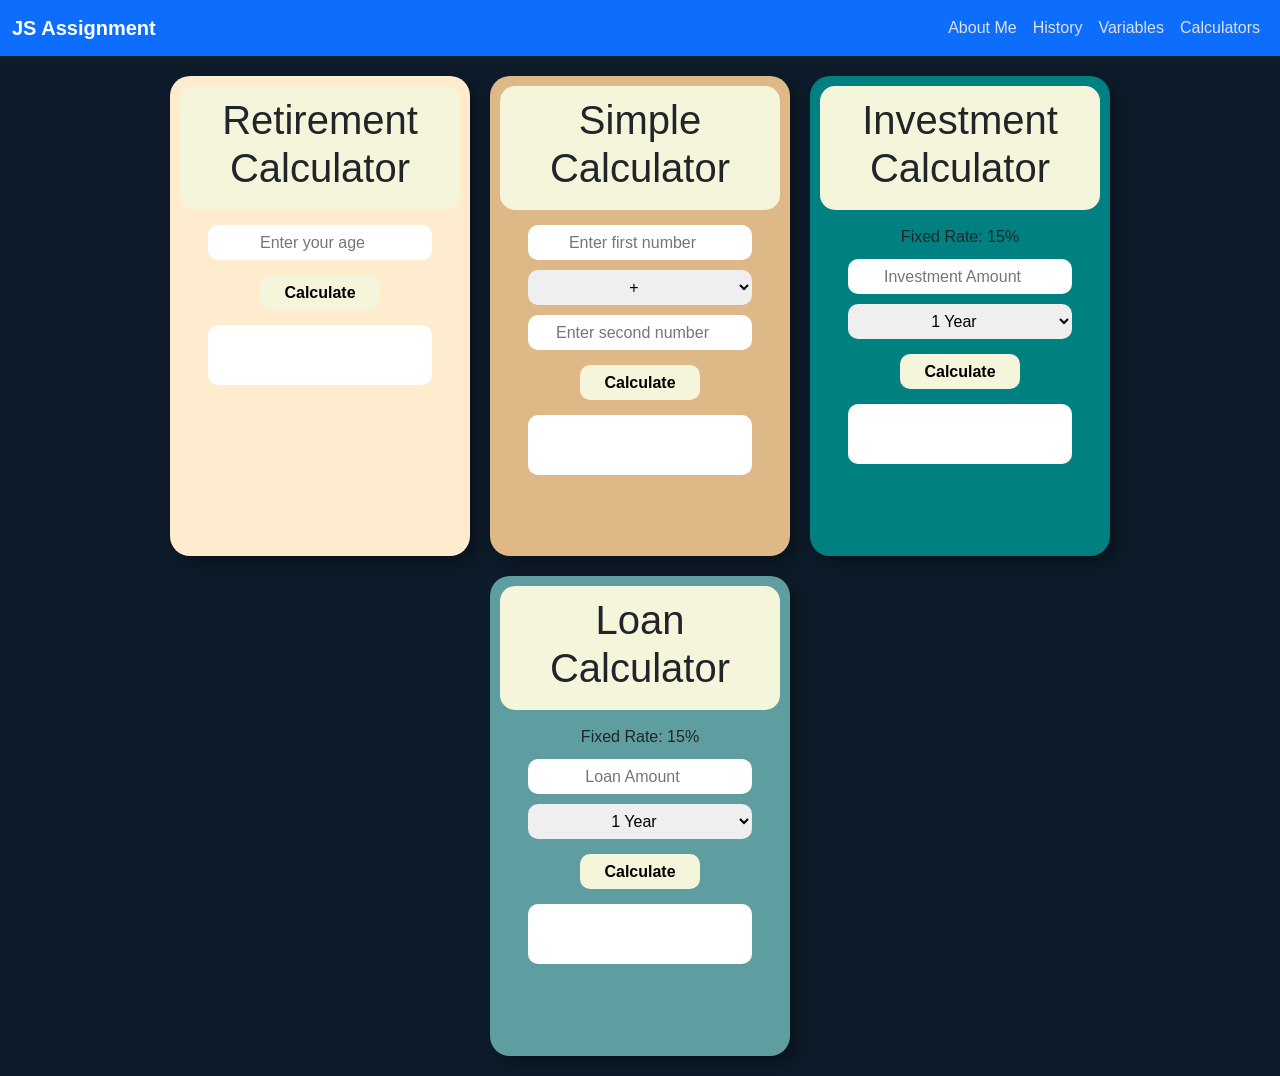
==== cals.html @ 20644a90 "cals commit" ====
<!DOCTYPE html>
<html lang="en">

<head>
    <meta charset="UTF-8">
    <meta name="viewport" content="width=device-width, initial-scale=1.0">
    <link href="https://cdn.jsdelivr.net/npm/bootstrap@5.3.8/dist/css/bootstrap.min.css" rel="stylesheet">

    <title>Calculators</title>
    <style>
        body {
            margin: 0;
            padding: 0;
            background-color: #0d1b2a;
            font-family: Arial, sans-serif;
        }

        .container {
            display: flex;
            justify-content: center;
            align-items: flex-start;
            flex-wrap: wrap;
            padding: 20px;
            gap: 20px;
        }

        .navbar {
            background-color: #0d6efd !important;
        }

        .navbar-brand {
            font-weight: bold;
            color: white !important;
        }

        .nav-link {
            color: #e0e0e0 !important;
            transition: all 0.3s;
        }

        .nav-link:hover {
            color: #00ffff !important;
            transform: scale(1.05);
        }


        .container .box-1,
        .container .box-2,
        .container .box-3,
        .container .box-4 {
            width: 300px;
            min-height: 480px;
            border-radius: 20px;
            box-shadow: 8px 8px 15px rgba(0, 0, 0, 0.3);
            padding: 10px;
        }

        .box-1 {
            background-color: blanchedalmond;
        }

        .box-2 {
            background-color: burlywood;
        }

        .box-3 {
            background-color: teal;
        }

        .box-4 {
            background-color: cadetblue;
        }

        .title {
            background-color: beige;
            text-align: center;
            padding: 10px;
            border-radius: 15px;
            margin-bottom: 15px;
        }

        input,
        select {
            display: block;
            width: 80%;
            margin: 10px auto;
            height: 35px;
            border-radius: 10px;
            border: none;
            text-align: center;
        }

        button {
            display: block;
            margin: 15px auto;
            background-color: beige;
            color: black;
            height: 35px;
            width: 120px;
            border-radius: 10px;
            border: none;
            font-weight: bold;
            cursor: pointer;
        }

        .bg_p {
            background-color: white;
            border-radius: 10px;
            width: 80%;
            height: 60px;
            margin: 10px auto;
            padding: 10px;
            text-align: center;
            color: black;
        }

        p {
            margin: 0;
        }
    </style>
</head>

<body>

    <nav class="navbar navbar-expand-lg navbar-dark">
        <div class="container-fluid">
            <a class="navbar-brand" href="#">JS Assignment</a>
            <button class="navbar-toggler" type="button" data-bs-toggle="collapse" data-bs-target="#navbarNav">
                <span class="navbar-toggler-icon"></span>
            </button>

            <div class="collapse navbar-collapse" id="navbarNav">
                <ul class="navbar-nav ms-auto">
                    <li class="nav-item"><a class="nav-link active" href="index.html">About Me</a></li>
                    <li class="nav-item"><a class="nav-link active" href="history.html">History</a></li>
                    <li class="nav-item"><a class="nav-link" href="variables.html">Variables</a></li>
                    <li class="nav-item"><a class="nav-link" href="cals.html">Calculators</a></li>
                </ul>
            </div>
        </div>
    </nav>


    <div class="container">
        <div class="box-1">
            <div class="title">
                <h1>Retirement Calculator</h1>
            </div>
            <input id="ageInput" type="number" placeholder="Enter your age">
            <button onclick="calculateRetirement()">Calculate</button>
            <div class="bg_p">
                <p id="retirementResult"></p>
            </div>
        </div>

        <div class="box-2">
            <div class="title">
                <h1>Simple Calculator</h1>
            </div>
            <input type="number" id="num1" placeholder="Enter first number">
            <select id="operator">
                <option value="+">+</option>
                <option value="-">−</option>
                <option value="*">×</option>
                <option value="/">÷</option>
                <option value="%">%</option>
                <option value="**">xⁿ</option>
            </select>
            <input type="number" id="num2" placeholder="Enter second number">
            <button onclick="calculate()">Calculate</button>
            <div class="bg_p">
                <p id="result"></p>
            </div>
        </div>

        <div class="box-3">
            <div class="title">
                <h1>Investment Calculator</h1>
            </div>
            <p style="text-align:center;">Fixed Rate: 15%</p>
            <input type="number" id="investAmount" placeholder="Investment Amount">
            <select id="investYears">
                <option value="1">1 Year</option>
                <option value="2">2 Years</option>
                <option value="3">3 Years</option>
                <option value="5">5 Years</option>
                <option value="10">10 Years</option>
            </select>
            <button onclick="calculateInvestment()">Calculate</button>
            <div class="bg_p">
                <p id="investResult"></p>
            </div>
        </div>

        <div class="box-4">
            <div class="title">
                <h1>Loan Calculator</h1>
            </div>
            <p style="text-align:center;">Fixed Rate: 15%</p>
            <input type="number" id="loanAmount" placeholder="Loan Amount">
            <select id="loanYears">
                <option value="1">1 Year</option>
                <option value="2">2 Years</option>
                <option value="3">3 Years</option>
                <option value="5">5 Years</option>
                <option value="10">10 Years</option>
            </select>
            <button onclick="calculateLoan()">Calculate</button>
            <div class="bg_p">
                <p id="loanResult"></p>
            </div>
        </div>
    </div>

    <script src="https://cdn.jsdelivr.net/npm/bootstrap@5.3.8/dist/js/bootstrap.bundle.min.js"></script>

    <script>
        function calculateRetirement() {
            const retirementAge = 65;
            const age = Number(document.getElementById("ageInput").value);
            const result = document.getElementById("retirementResult");

            if (!age || age <= 0) {
                result.textContent = "Please enter a valid age.";
                result.style.color = "red";
                return;
            }

            else if (age > retirementAge) {
                const yearsPastRetirement = age - retirementAge;
                result.textContent = "You should have retired " + yearsPastRetirement + " year(s) ago.";
                result.style.color = "orange";
            } else if (age === retirementAge) {
                result.textContent = "You will retire this year!";
                result.style.color = "green";
            } else {
                const yearsLeftToRetirement = retirementAge - age;
                result.textContent = "You have " + yearsLeftToRetirement + " year(s) left before retirement.";
                result.style.color = "blue";
            }
        }

        function calculate() {
            let num1 = Number(document.getElementById("num1").value);
            let num2 = Number(document.getElementById("num2").value);
            let operator = document.getElementById("operator").value;
            let result;

            if (operator === "+") {
                result = num1 + num2;
            }
            else if (operator === "-") {
                result = num1 - num2;
            }
            else if (operator === "*") {
                result = num1 * num2;
            }
            else if (operator === "/") {
                result = num2 !== 0 ? num1 / num2 : "Cannot divide by zero!";
            }
            else if (operator === "%") {
                result = num1 % num2;
            }
            else if (operator === "**") {
                result = num1 ** num2;
            }

            document.getElementById("result").textContent = result;
        }

        function calculateInvestment() {
            const amount = Number(document.getElementById("investAmount").value);
            const years = Number(document.getElementById("investYears").value);
            const rate = 0.15; // 15%
            const result = document.getElementById("investResult");

            if (!amount || amount <= 0) {
                result.textContent = "Please enter a valid amount.";
                return;
            }

            else {
                const total = amount * Math.pow(1 + rate, years);
                result.textContent = `After ${years} year(s), you'll have ₦${total.toFixed(2)}`;
            }

        }

        function calculateLoan() {
            const loanAmt = Number(document.getElementById("loanAmount").value);
            const years = Number(document.getElementById("loanYears").value);
            const rate = 0.15; // 15%
            const result = document.getElementById("loanResult");

            if (!loanAmt || loanAmt <= 0) {
                result.textContent = "Please enter a valid loan amount.";
                return;
            }

            const interest = loanAmt * rate * years;
            const totalPayment = loanAmt + interest;
            result.textContent = `Total repayment after ${years} year(s): ₦${totalPayment.toFixed(2)}`;
        }
    </script>
</body>

</html>
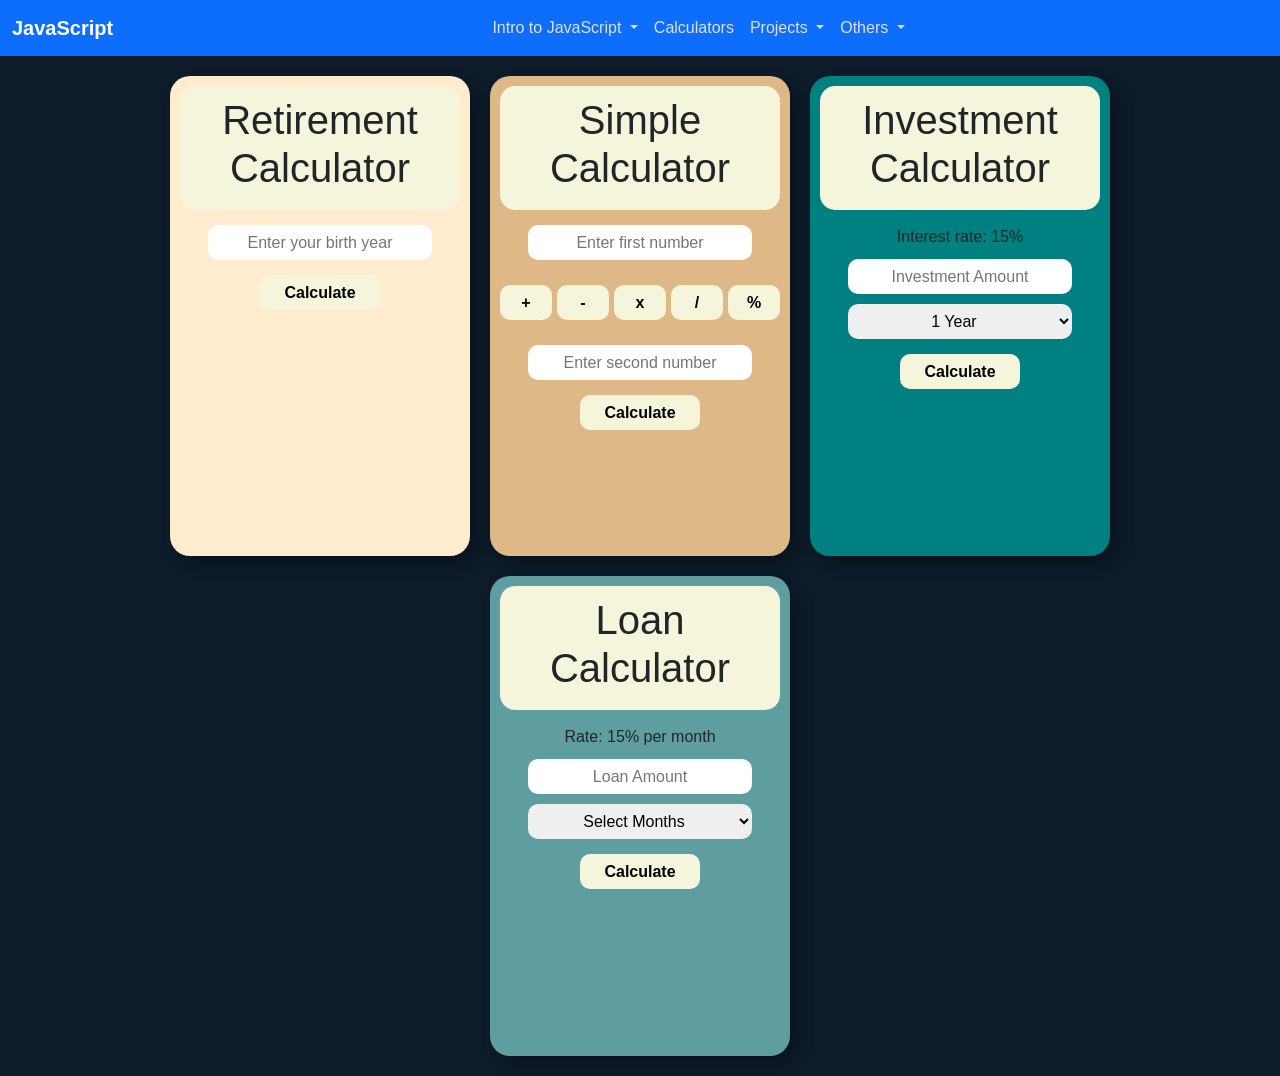
==== commit b3befdae: "Updated" ====
--- a/cals.html
+++ b/cals.html
@@ -104,39 +104,87 @@
         }
 
         .bg_p {
-            background-color: white;
             border-radius: 10px;
             width: 80%;
-            height: 60px;
-            margin: 10px auto;
+            height: auto;
+            margin: auto;
             padding: 10px;
             text-align: center;
-            color: black;
+            color: white;
         }
 
         p {
             margin: 0;
         }
+
+        .ops {
+            display: flex;
+            gap: 5px;
+        }
     </style>
 </head>
 
 <body>
 
-    <nav class="navbar navbar-expand-lg navbar-dark">
+      <nav class="navbar navbar-expand-lg navbar-dark">
         <div class="container-fluid">
-            <a class="navbar-brand" href="#">JS Assignment</a>
-            <button class="navbar-toggler" type="button" data-bs-toggle="collapse" data-bs-target="#navbarNav">
+
+            <a class="navbar-brand" href="index.html">JavaScript</a>
+
+            <button class="navbar-toggler" type="button" data-bs-toggle="offcanvas" data-bs-target="#offcanvasNavbar">
                 <span class="navbar-toggler-icon"></span>
             </button>
 
-            <div class="collapse navbar-collapse" id="navbarNav">
-                <ul class="navbar-nav ms-auto">
-                    <li class="nav-item"><a class="nav-link active" href="index.html">About Me</a></li>
-                    <li class="nav-item"><a class="nav-link active" href="history.html">History</a></li>
-                    <li class="nav-item"><a class="nav-link" href="variables.html">Variables</a></li>
-                    <li class="nav-item"><a class="nav-link" href="cals.html">Calculators</a></li>
-                </ul>
-            </div>
+            <div class="offcanvas offcanvas-end text-bg-dark" id="offcanvasNavbar" tabindex="-1">
+                <div class="offcanvas-header">
+                    <h5 class="offcanvas-title">JavaScript Menu</h5>
+                    <button type="button" class="btn-close btn-close-white" data-bs-dismiss="offcanvas"></button>
+                </div>
+
+                <div class="offcanvas-body">
+                    <ul class="navbar-nav mx-auto">
+
+                        <li class="nav-item dropdown">
+                            <a class="nav-link dropdown-toggle" href="#" data-bs-toggle="dropdown">
+                                Intro to JavaScript
+                            </a>
+                            <ul class="dropdown-menu dropdown-menu-dark">
+                                <li><a class="dropdown-item" href="index.html">About Me</a></li>
+                                <li><a class="dropdown-item" href="history.html">History</a></li>
+                                <li><a class="dropdown-item" href="variables.html">Variables</a></li>
+                            </ul>
+                        </li>
+
+                        <li class="nav-item">
+                            <a class="nav-link" href="cals.html">Calculators</a>
+                        </li>
+
+                        <li class="nav-item dropdown">
+                            <a class="nav-link dropdown-toggle" href="#" data-bs-toggle="dropdown">
+                                Projects
+                            </a>
+                            <ul class="dropdown-menu dropdown-menu-dark">
+                                <li><a class="dropdown-item" href="uberA.html">Uber App</a></li>
+                                <li><a class="dropdown-item" href="hotelB.html">Hotel App</a></li>
+                                <li><a class="dropdown-item" href="todo.html">Todo App</a></li>
+                            </ul>
+                        </li>
+
+                        <li class="nav-item dropdown">
+                            <a class="nav-link dropdown-toggle" href="#" data-bs-toggle="dropdown">
+                                Others
+                            </a>
+                            <ul class="dropdown-menu dropdown-menu-dark">
+                                <li><a class="dropdown-item" href="formVal.html">Form Validation</a></li>
+                                <li><a class="dropdown-item" href="gmng.html">Guess My Number Game</a></li>
+                                <li><a class="dropdown-item" href="gubtod.html">Greet User By Time of Day</a></li>
+                            </ul>
+                        </li>
+
+                    </ul>
+                </div>
+            </div>
+
         </div>
     </nav>
 
@@ -146,7 +194,7 @@
             <div class="title">
                 <h1>Retirement Calculator</h1>
             </div>
-            <input id="ageInput" type="number" placeholder="Enter your age">
+            <input id="birthYearInput" placeholder="Enter your birth year">
             <button onclick="calculateRetirement()">Calculate</button>
             <div class="bg_p">
                 <p id="retirementResult"></p>
@@ -157,33 +205,38 @@
             <div class="title">
                 <h1>Simple Calculator</h1>
             </div>
-            <input type="number" id="num1" placeholder="Enter first number">
-            <select id="operator">
-                <option value="+">+</option>
-                <option value="-">−</option>
-                <option value="*">×</option>
-                <option value="/">÷</option>
-                <option value="%">%</option>
-                <option value="**">xⁿ</option>
-            </select>
-            <input type="number" id="num2" placeholder="Enter second number">
+            <input id="num1" placeholder="Enter first number">
+            <div class="ops">
+                <button class="operator-btn">+</button>
+                <button class="operator-btn">-</button>
+                <button class="operator-btn">x</button>
+                <button class="operator-btn">/</button>
+                <button class="operator-btn">%</button>
+            </div>
+            <input id="num2" placeholder="Enter second number">
             <button onclick="calculate()">Calculate</button>
             <div class="bg_p">
                 <p id="result"></p>
             </div>
         </div>
 
+
         <div class="box-3">
             <div class="title">
                 <h1>Investment Calculator</h1>
             </div>
-            <p style="text-align:center;">Fixed Rate: 15%</p>
-            <input type="number" id="investAmount" placeholder="Investment Amount">
+            <p style="text-align:center;">Interest rate: 15%</p>
+            <input type="" id="investAmount" placeholder="Investment Amount">
             <select id="investYears">
                 <option value="1">1 Year</option>
                 <option value="2">2 Years</option>
                 <option value="3">3 Years</option>
+                <option value="4">4 Years</option>
                 <option value="5">5 Years</option>
+                <option value="6">6 Years</option>
+                <option value="7">7 Years</option>
+                <option value="8">8 Years</option>
+                <option value="9">9 Years</option>
                 <option value="10">10 Years</option>
             </select>
             <button onclick="calculateInvestment()">Calculate</button>
@@ -196,14 +249,22 @@
             <div class="title">
                 <h1>Loan Calculator</h1>
             </div>
-            <p style="text-align:center;">Fixed Rate: 15%</p>
-            <input type="number" id="loanAmount" placeholder="Loan Amount">
-            <select id="loanYears">
-                <option value="1">1 Year</option>
-                <option value="2">2 Years</option>
-                <option value="3">3 Years</option>
-                <option value="5">5 Years</option>
-                <option value="10">10 Years</option>
+            <p style="text-align:center;">Rate: 15% per month</p>
+            <input type="" id="loanAmount" placeholder="Loan Amount">
+            <select id="loanMonths">
+                <option value="">Select Months</option>
+                <option value="1">1 month</option>
+                <option value="2">2 months</option>
+                <option value="3">3 months</option>
+                <option value="4">4 months</option>
+                <option value="5">5 months</option>
+                <option value="6">6 months</option>
+                <option value="7">7 months</option>
+                <option value="8">8 months</option>
+                <option value="9">9 months</option>
+                <option value="10">10 months</option>
+                <option value="11">11 months</option>
+                <option value="12">12 months</option>
             </select>
             <button onclick="calculateLoan()">Calculate</button>
             <div class="bg_p">
@@ -217,16 +278,19 @@
     <script>
         function calculateRetirement() {
             const retirementAge = 65;
-            const age = Number(document.getElementById("ageInput").value);
+            const birthYear = Number(document.getElementById("birthYearInput").value);
             const result = document.getElementById("retirementResult");
-
-            if (!age || age <= 0) {
-                result.textContent = "Please enter a valid age.";
+            const currentYear = new Date().getFullYear();
+
+            if (!birthYear || birthYear <= 0 || birthYear > currentYear) {
+                result.textContent = "Please enter a valid birth year.";
                 result.style.color = "red";
                 return;
             }
 
-            else if (age > retirementAge) {
+            const age = currentYear - birthYear;
+
+            if (age > retirementAge) {
                 const yearsPastRetirement = age - retirementAge;
                 result.textContent = "You should have retired " + yearsPastRetirement + " year(s) ago.";
                 result.style.color = "orange";
@@ -240,66 +304,96 @@
             }
         }
 
+
+        let selectedOperator = "";
+
+        let operators = document.querySelectorAll(".operator-btn");
+
+        for (let i = 0; i < operators.length; i++) {
+            operators[i].addEventListener("click", function () {
+                selectedOperator = this.innerText;
+            });
+        }
+
         function calculate() {
             let num1 = Number(document.getElementById("num1").value);
             let num2 = Number(document.getElementById("num2").value);
-            let operator = document.getElementById("operator").value;
             let result;
 
-            if (operator === "+") {
+            if (selectedOperator === "+") {
                 result = num1 + num2;
             }
-            else if (operator === "-") {
+            else if (selectedOperator === "-") {
                 result = num1 - num2;
             }
-            else if (operator === "*") {
+            else if (selectedOperator === "x") {
                 result = num1 * num2;
             }
-            else if (operator === "/") {
-                result = num2 !== 0 ? num1 / num2 : "Cannot divide by zero!";
-            }
-            else if (operator === "%") {
+            else if (selectedOperator === "/") {
+                result = num2 !== 0 ? num1 / num2 : "Cannot divide by zero";
+            }
+            else if (selectedOperator === "%") {
                 result = num1 % num2;
             }
-            else if (operator === "**") {
-                result = num1 ** num2;
-            }
-
-            document.getElementById("result").textContent = result;
-        }
+            else {
+                result = "Please select an operator";
+            }
+
+            document.getElementById("result").innerText = result;
+        }
+
 
         function calculateInvestment() {
-            const amount = Number(document.getElementById("investAmount").value);
-            const years = Number(document.getElementById("investYears").value);
-            const rate = 0.15; // 15%
-            const result = document.getElementById("investResult");
-
-            if (!amount || amount <= 0) {
-                result.textContent = "Please enter a valid amount.";
+            let amount = Number(document.getElementById("investAmount").value);
+            let years = Number(document.getElementById("investYears").value);
+            let rate = 0.15;
+
+            if (amount <= 0) {
+                document.getElementById("investResult").innerText = "Enter a valid amount";
                 return;
             }
 
-            else {
-                const total = amount * Math.pow(1 + rate, years);
-                result.textContent = `After ${years} year(s), you'll have ₦${total.toFixed(2)}`;
-            }
-
-        }
+            let finalAmount = amount;
+
+            for (let i = 1; i <= years; i++) {
+                finalAmount += finalAmount * rate;
+            }
+
+            let profit = finalAmount - amount;
+            let totalMonths = years * 12;
+            let monthlyReturn = finalAmount / totalMonths;
+
+            document.getElementById("investResult").innerHTML =
+                `You are investing ₦${amount.toFixed(2)} for ${years} year(s) (${totalMonths} months).<br>
+        Total Return: ₦${finalAmount.toFixed(2)}<br>
+        Profit: ₦${profit.toFixed(2)}<br>
+        Monthly Return: ₦${monthlyReturn.toFixed(2)}`;
+        }
+
 
         function calculateLoan() {
-            const loanAmt = Number(document.getElementById("loanAmount").value);
-            const years = Number(document.getElementById("loanYears").value);
-            const rate = 0.15; // 15%
-            const result = document.getElementById("loanResult");
-
-            if (!loanAmt || loanAmt <= 0) {
-                result.textContent = "Please enter a valid loan amount.";
+            const amount = Number(document.getElementById("loanAmount").value);
+            const months = Number(document.getElementById("loanMonths").value);
+            const monthlyRate = 0.15; 
+
+            if (isNaN(amount) || amount <= 0) {
+                document.getElementById("loanResult").textContent = "Enter a valid loan amount";
                 return;
             }
 
-            const interest = loanAmt * rate * years;
-            const totalPayment = loanAmt + interest;
-            result.textContent = `Total repayment after ${years} year(s): ₦${totalPayment.toFixed(2)}`;
+            if (isNaN(months) || months <= 0) {
+                document.getElementById("loanResult").textContent = "Select a valid number of months";
+                return;
+            }
+
+            const monthlyInterest = amount * monthlyRate;
+            const totalRepayment = amount + (monthlyInterest * months);
+            const monthlyRepayment = totalRepayment / months;
+
+            document.getElementById("loanResult").innerHTML =
+                `You are borrowing ₦${amount.toLocaleString()} for ${months} month(s).<br>
+         Total Repayment: ₦${totalRepayment.toLocaleString(undefined, { maximumFractionDigits: 2 })}<br>
+         Monthly Repayment: ₦${monthlyRepayment.toLocaleString(undefined, { maximumFractionDigits: 2 })}`;
         }
     </script>
 </body>
